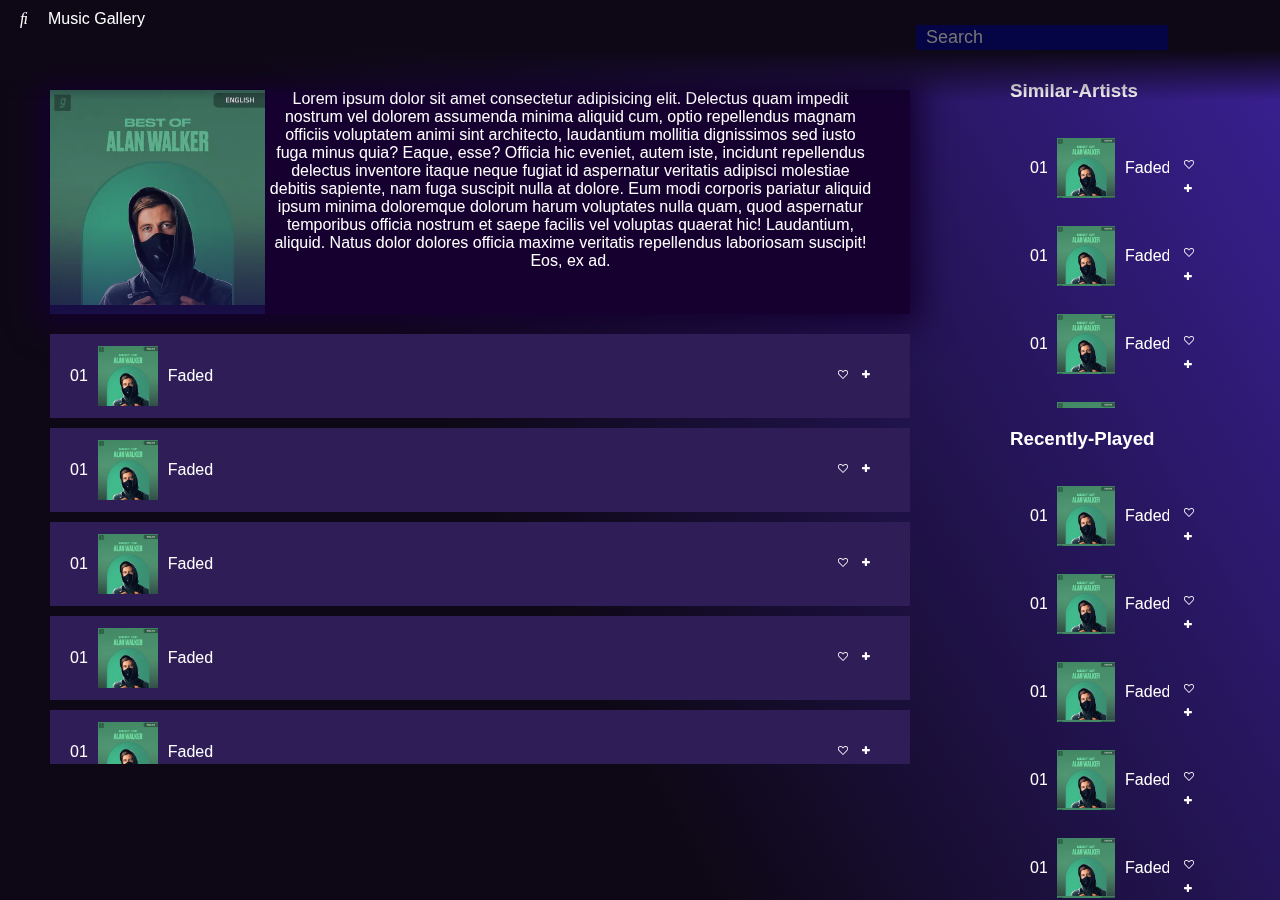
==== album_alan_walker.html @ 40315df7 "Add files via upload" ====
<!DOCTYPE html>
<html lang="en">

<head>
    <meta charset="UTF-8" />
    <meta http-equiv="X-UA-Compatible" content="IE=edge" />
    <meta name="viewport" content="width=device-width, initial-scale=1.0" />
    <title>Paradox Studios</title>
    <link rel="icon" href="./assets/icons/icons8-audio-wave.gif" type="image/gif" sizes="16x16">
    <link rel="stylesheet" href="https://cdnjs.cloudflare.com/ajax/libs/font-awesome/6.1.1/css/all.min.css"
        integrity="sha512-KfkfwYDsLkIlwQp6LFnl8zNdLGxu9YAA1QvwINks4PhcElQSvqcyVLLD9aMhXd13uQjoXtEKNosOWaZqXgel0g=="
        crossorigin="anonymous" referrerpolicy="no-referrer" />
    <link rel="stylesheet" href="https://cdnjs.cloudflare.com/ajax/libs/font-awesome/4.7.0/css/font-awesome.css"
        integrity="sha512-5A8nwdMOWrSz20fDsjczgUidUBR8liPYU+WymTZP1lmY9G6Oc7HlZv156XqnsgNUzTyMefFTcsFH/tnJE/+xBg=="
        crossorigin="anonymous" referrerpolicy="no-referrer" />
    <link rel="stylesheet" href="./CSS/style.css" />
    <link rel="stylesheet" href="./CSS/style1.css" />
</head>

<body>
    <header class="header">
        <div class="left-header">
            <div class="logo"><a href="./music_player.html"><i class="fa-solid fa-music"></i></a></div>

            <div class="favourites col">Music Gallery</div>
        </div>

        <div class="right-header">
            <div class="search-bar">
                <i class="fa-solid fa-magnifying-glass"></i>
                <form action="">
                    <input type="text" class="search-box" placeholder="Search" />
                </form>
                <i class="fa-solid fa-microphone"></i>
            </div>

            <div class="notification-icon"><i class="fa-solid fa-bell"></i></div>

            <div class="profile-icon"><i class="fa-solid fa-user"></i></div>
        </div>
    </header>

    <div class="container">
        <main class="main">
            <div class="album-description">
                <div class="album-image"></div>
                <div class="album-content">
                    <p>Lorem ipsum dolor sit amet consectetur adipisicing elit. Delectus quam impedit nostrum vel
                        dolorem assumenda minima aliquid cum, optio repellendus magnam officiis voluptatem animi sint
                        architecto, laudantium mollitia dignissimos sed iusto fuga minus quia? Eaque, esse? Officia hic
                        eveniet, autem iste, incidunt repellendus delectus inventore itaque neque fugiat id aspernatur
                        veritatis adipisci molestiae debitis sapiente, nam fuga suscipit nulla at dolore. Eum modi
                        corporis pariatur aliquid ipsum minima doloremque dolorum harum voluptates nulla quam, quod
                        aspernatur temporibus officia nostrum et saepe facilis vel voluptas quaerat hic! Laudantium,
                        aliquid. Natus dolor dolores officia maxime veritatis repellendus laboriosam suscipit! Eos, ex
                        ad.</p>
                </div>
            </div>

            <div class="song-list">
                <div class="song">
                    <div class="song-info">
                        <div class="song-num">
                            <p>01</p>
                        </div>
                        <div class="song-image"></div>
                        <div class="song-name">
                            Faded
                        </div>
                    </div>

                    <div class="song-options">
                        <i class="fa fa-heart-o" aria-hidden="true"></i>
                        <i class="fa fa-plus" aria-hidden="true"></i>
                    </div>
                </div>
                <div class="song">
                    <div class="song-info">
                        <div class="song-num">
                            <p>01</p>
                        </div>
                        <div class="song-image"></div>
                        <div class="song-name">
                            Faded
                        </div>
                    </div>

                    <div class="song-options">
                        <i class="fa fa-heart-o" aria-hidden="true"></i>
                        <i class="fa fa-plus" aria-hidden="true"></i>
                    </div>
                </div>
                <div class="song">
                    <div class="song-info">
                        <div class="song-num">
                            <p>01</p>
                        </div>
                        <div class="song-image"></div>
                        <div class="song-name">
                            Faded
                        </div>
                    </div>

                    <div class="song-options">
                        <i class="fa fa-heart-o" aria-hidden="true"></i>
                        <i class="fa fa-plus" aria-hidden="true"></i>
                    </div>
                </div>
                <div class="song">
                    <div class="song-info">
                        <div class="song-num">
                            <p>01</p>
                        </div>
                        <div class="song-image"></div>
                        <div class="song-name">
                            Faded
                        </div>
                    </div>

                    <div class="song-options">
                        <i class="fa fa-heart-o" aria-hidden="true"></i>
                        <i class="fa fa-plus" aria-hidden="true"></i>
                    </div>
                </div>
                <div class="song">
                    <div class="song-info">
                        <div class="song-num">
                            <p>01</p>
                        </div>
                        <div class="song-image"></div>
                        <div class="song-name">
                            Faded
                        </div>
                    </div>

                    <div class="song-options">
                        <i class="fa fa-heart-o" aria-hidden="true"></i>
                        <i class="fa fa-plus" aria-hidden="true"></i>
                    </div>
                </div>
                <div class="song">
                    <div class="song-info">
                        <div class="song-num">
                            <p>01</p>
                        </div>
                        <div class="song-image"></div>
                        <div class="song-name">
                            Faded
                        </div>
                    </div>

                    <div class="song-options">
                        <i class="fa fa-heart-o" aria-hidden="true"></i>
                        <i class="fa fa-plus" aria-hidden="true"></i>
                    </div>
                </div>
                <div class="song">
                    <div class="song-info">
                        <div class="song-num">
                            <p>01</p>
                        </div>
                        <div class="song-image"></div>
                        <div class="song-name">
                            Faded
                        </div>
                    </div>

                    <div class="song-options">
                        <i class="fa fa-heart-o" aria-hidden="true"></i>
                        <i class="fa fa-plus" aria-hidden="true"></i>
                    </div>
                </div>
                <div class="song">
                    <div class="song-info">
                        <div class="song-num">
                            <p>01</p>
                        </div>
                        <div class="song-image"></div>
                        <div class="song-name">
                            Faded
                        </div>
                    </div>

                    <div class="song-options">
                        <i class="fa fa-heart-o" aria-hidden="true"></i>
                        <i class="fa fa-plus" aria-hidden="true"></i>
                    </div>
                </div>
                <div class="song">
                    <div class="song-info">
                        <div class="song-num">
                            <p>01</p>
                        </div>
                        <div class="song-image"></div>
                        <div class="song-name">
                            Faded
                        </div>
                    </div>

                    <div class="song-options">
                        <i class="fa fa-heart-o" aria-hidden="true"></i>
                        <i class="fa fa-plus" aria-hidden="true"></i>
                    </div>
                </div>
                <div class="song">
                    <div class="song-info">
                        <div class="song-num">
                            <p>01</p>
                        </div>
                        <div class="song-image"></div>
                        <div class="song-name">
                            Faded
                        </div>
                    </div>

                    <div class="song-options">
                        <i class="fa fa-heart-o" aria-hidden="true"></i>
                        <i class="fa fa-plus" aria-hidden="true"></i>
                    </div>
                </div>


            </div>

        </main>

        <aside class="aside">
            <div class="aside-content">

                <div class="similar-artists">

                    <div class="showcase-heading">
                        <h3>Similar-Artists</h3>
                    </div>

                    <div class="similar-artists-content">

                        <div class="song">
                            <div class="song-info">
                                <div class="song-num">
                                    <p>01</p>
                                </div>
                                <div class="song-image"></div>
                                <div class="song-name">
                                    Faded
                                </div>
                            </div>

                            <div class="song-options">
                                <i class="fa fa-heart-o" aria-hidden="true"></i>
                                <i class="fa fa-plus" aria-hidden="true"></i>
                            </div>
                        </div>

                        <div class="song">
                            <div class="song-info">
                                <div class="song-num">
                                    <p>01</p>
                                </div>
                                <div class="song-image"></div>
                                <div class="song-name">
                                    Faded
                                </div>
                            </div>

                            <div class="song-options">
                                <i class="fa fa-heart-o" aria-hidden="true"></i>
                                <i class="fa fa-plus" aria-hidden="true"></i>
                            </div>
                        </div>

                        <div class="song">
                            <div class="song-info">
                                <div class="song-num">
                                    <p>01</p>
                                </div>
                                <div class="song-image"></div>
                                <div class="song-name">
                                    Faded
                                </div>
                            </div>

                            <div class="song-options">
                                <i class="fa fa-heart-o" aria-hidden="true"></i>
                                <i class="fa fa-plus" aria-hidden="true"></i>
                            </div>
                        </div>

                        <div class="song">
                            <div class="song-info">
                                <div class="song-num">
                                    <p>01</p>
                                </div>
                                <div class="song-image"></div>
                                <div class="song-name">
                                    Faded
                                </div>
                            </div>

                            <div class="song-options">
                                <i class="fa fa-heart-o" aria-hidden="true"></i>
                                <i class="fa fa-plus" aria-hidden="true"></i>
                            </div>
                        </div>

                        <div class="song">
                            <div class="song-info">
                                <div class="song-num">
                                    <p>01</p>
                                </div>
                                <div class="song-image"></div>
                                <div class="song-name">
                                    Faded
                                </div>
                            </div>

                            <div class="song-options">
                                <i class="fa fa-heart-o" aria-hidden="true"></i>
                                <i class="fa fa-plus" aria-hidden="true"></i>
                            </div>
                        </div>



                    </div>
                </div>


                <div class="recently-played">

                    <div class="showcase-heading">
                        <h3>Recently-Played</h3>
                    </div>

                    <div class="recently-played-content">

                        <div class="song">
                            <div class="song-info">
                                <div class="song-num">
                                    <p>01</p>
                                </div>
                                <div class="song-image"></div>
                                <div class="song-name">
                                    Faded
                                </div>
                            </div>

                            <div class="song-options">
                                <i class="fa fa-heart-o" aria-hidden="true"></i>
                                <i class="fa fa-plus" aria-hidden="true"></i>
                            </div>
                        </div>

                        <div class="song">
                            <div class="song-info">
                                <div class="song-num">
                                    <p>01</p>
                                </div>
                                <div class="song-image"></div>
                                <div class="song-name">
                                    Faded
                                </div>
                            </div>

                            <div class="song-options">
                                <i class="fa fa-heart-o" aria-hidden="true"></i>
                                <i class="fa fa-plus" aria-hidden="true"></i>
                            </div>
                        </div>

                        <div class="song">
                            <div class="song-info">
                                <div class="song-num">
                                    <p>01</p>
                                </div>
                                <div class="song-image"></div>
                                <div class="song-name">
                                    Faded
                                </div>
                            </div>

                            <div class="song-options">
                                <i class="fa fa-heart-o" aria-hidden="true"></i>
                                <i class="fa fa-plus" aria-hidden="true"></i>
                            </div>
                        </div>

                        <div class="song">
                            <div class="song-info">
                                <div class="song-num">
                                    <p>01</p>
                                </div>
                                <div class="song-image"></div>
                                <div class="song-name">
                                    Faded
                                </div>
                            </div>

                            <div class="song-options">
                                <i class="fa fa-heart-o" aria-hidden="true"></i>
                                <i class="fa fa-plus" aria-hidden="true"></i>
                            </div>
                        </div>

                        <div class="song">
                            <div class="song-info">
                                <div class="song-num">
                                    <p>01</p>
                                </div>
                                <div class="song-image"></div>
                                <div class="song-name">
                                    Faded
                                </div>
                            </div>

                            <div class="song-options">
                                <i class="fa fa-heart-o" aria-hidden="true"></i>
                                <i class="fa fa-plus" aria-hidden="true"></i>
                            </div>
                        </div>
                        <div class="song">
                            <div class="song-info">
                                <div class="song-num">
                                    <p>01</p>
                                </div>
                                <div class="song-image"></div>
                                <div class="song-name">
                                    Faded
                                </div>
                            </div>

                            <div class="song-options">
                                <i class="fa fa-heart-o" aria-hidden="true"></i>
                                <i class="fa fa-plus" aria-hidden="true"></i>
                            </div>
                        </div>

                        <div class="song">
                            <div class="song-info">
                                <div class="song-num">
                                    <p>01</p>
                                </div>
                                <div class="song-image"></div>
                                <div class="song-name">
                                    Faded
                                </div>
                            </div>

                            <div class="song-options">
                                <i class="fa fa-heart-o" aria-hidden="true"></i>
                                <i class="fa fa-plus" aria-hidden="true"></i>
                            </div>
                        </div>

                        <div class="song">
                            <div class="song-info">
                                <div class="song-num">
                                    <p>01</p>
                                </div>
                                <div class="song-image"></div>
                                <div class="song-name">
                                    Faded
                                </div>
                            </div>

                            <div class="song-options">
                                <i class="fa fa-heart-o" aria-hidden="true"></i>
                                <i class="fa fa-plus" aria-hidden="true"></i>
                            </div>
                        </div>

                        <div class="song">
                            <div class="song-info">
                                <div class="song-num">
                                    <p>01</p>
                                </div>
                                <div class="song-image"></div>
                                <div class="song-name">
                                    Faded
                                </div>
                            </div>

                            <div class="song-options">
                                <i class="fa fa-heart-o" aria-hidden="true"></i>
                                <i class="fa fa-plus" aria-hidden="true"></i>
                            </div>
                        </div>

                        <div class="song">
                            <div class="song-info">
                                <div class="song-num">
                                    <p>01</p>
                                </div>
                                <div class="song-image"></div>
                                <div class="song-name">
                                    Faded
                                </div>
                            </div>

                            <div class="song-options">
                                <i class="fa fa-heart-o" aria-hidden="true"></i>
                                <i class="fa fa-plus" aria-hidden="true"></i>
                            </div>
                        </div>
                        
                    </div>

                </div>

            </div>

        </aside>
    </div>
    <script src="./script.js"></script>
</body>

</html>
---- CSS/style.css ----
/* :root {
  --theme-color1: #a0d2eb;
  --theme-color2: #e5eaf5;
  --theme-color3: #d0bdf4;
  --theme-color4: #8458B3;
  --theme-color5: #a28089;
} */

:root {
  --theme-color1: #0e0816;
  --theme-color2: #a239ca;
  --theme-color3: #4717f6;
  --theme-color4: #e7dfdd;
  --theme-color5: #a28089;
  --theme-color6: #150030;
  --theme-color7: #3a2195;
  --theme-color8: #2e0ea3;
  --theme-color9: #452c66;
  --theme-color10: #5a4a92;
  --theme-color11: #2e1d57;
}

html {
  height: 100%;
}

body {
  /* background: none; */
  background: linear-gradient(-120deg, var(--theme-color7), var(--theme-color1) 60%);
  /* background-color: var(--theme-color1); */
  color: white;
  padding: 0px;
  margin: 0px;
}

*::-webkit-scrollbar {
  display: none;
  /* for Chrome, Safari, and Opera */
}

* {
  padding: 0px;
  margin: 0px;
  box-sizing: border-box;
  -ms-overflow-style: none;
  /* for Internet Explorer, Edge */
  scrollbar-width: none;
  /* for Firefox */
  overflow-y: scroll;
  font-family: -apple-system, BlinkMacSystemFont, 'Segoe UI', Roboto, Oxygen, Ubuntu, Cantarell, 'Open Sans', 'Helvetica Neue', sans-serif;

}

a {
  text-decoration: none;
  color: white;
}

/* Header */
.header {
  position: absolute;
  height: 100px;
  width: 100%;
  /* background: linear-gradient(#04044ae6,
      #04044ae6,
      transparent 100%,
      transparent); */
  /* background: none; */
  background: linear-gradient(var(--theme-color1), var(--theme-color1), transparent 100%, transparent);
  top: 0px;
  /* border: 2px solid red; */
  display: flex;
  flex-wrap: nowrap;
  justify-content: space-between;
  padding: 10px;
  z-index: 1;
}

/* .header div{
    border: 2px solid red;
} */

.left-header {
  /* border: 2px solid black; */
  display: flex;
}

.right-header {
  display: flex;
}

.logo {
  /* border: 2px solid red; */
  border-radius: 8px;
  left: 0;
  margin: 0px 10px;
  transition: 0.3s;
}

.logo:hover {
  background-color: var(--theme-color8);

}

.logo img {
  height: 100%;
}


.favourites-col {
  display: flex;
  justify-content: center;
  align-items: center;
  text-transform: uppercase;
  text-shadow: 2px 2px 2px blueviolet;
  font-size: x-large;

}

.favourites {
  margin: 0px 10px;
}

.search-bar {
  margin: 0px 10px;
  padding: 15px 20px;
  display: flex;
  background: transparent;
  border-radius: 18px;
  outline: none;
  height: auto;
}

.search-box {
  background: #04044ae6;
  border: none;
  padding: 2px 10px;
  outline: none;
  color: white;
  font-size: 18px;
}

.notification-icon {
  margin: 0px 10px;
  /* padding-top: 5px; */
}

.notification-icon i {
  font-size: 20px;
}

.profile-icon {
  /* border: 2px solid red; */
  margin-left: 10px;
}

.profile-icon i {
  font-size: 20px;
}

/* Container */

.container {
  /* border: 1px solid white; */
  display: flex;
  justify-content: space-between;
  width: 100%;
  height: 100%;
  position: fixed;
  /* transform: translateY(-150px); */
}

/* main */
.main {
  /* border: 1px solid red; */
  width: 75%;
  height: 100%;
  padding: 80px 50px 20px;
  overflow: scroll;
  overflow-x: hidden;
  /* margin-left: 50px; */
}

/* .main>div{
    height: 500px;
    width: 100%;
    margin: 5px;
    border: 2px solid red;
} */

/* main children */

/* Showcase album */

.showcase-albums {
  /* border: 2px solid red; */
  height: 21.156vw;
  height: 18vw;
  width: 100%;
  /* margin: 5px; */
  padding: 20px 0px;
  display: flex;
  align-items: center;
  min-height: 345px;
  /* min-width: 1300px; */
  overflow: scroll;
  overflow-y: hidden;
  position: relative;
  left: -32.5px;
}

.album {
  /* border: 2px solid red; */
  margin: 32.5px;
  /* margin-left: 0px; */
  height: 78.5%;
  width: 30%;
  min-width: 240px;
  flex-grow: 1;
  background-size: contain;
  background-position: center;
  /* transition: 0.3s; */
  transition: all 0.3s ease-in-out;
  /* box-shadow: 0px 0px 30px 10px var(--theme-color6); */
}

.album1 {
  background-image: url(../images/album-thumbnail/alan-walker.jpeg);
}

.album2 {
  background-image: url(../images/album-thumbnail/bts.jpeg);
}

.album3 {
  background-image: url(../images/album-thumbnail/justin-bieber.jpeg);
}

.album4 {
  background-image: url(../images/album-thumbnail/unstoppable.jpeg);
}

.album:hover {
  /* height: 90%;
    width: 50%; */
  transform: scale(1.2, 1.2);
  opacity: 0.8;
  /* background-size: contain; */
  box-shadow: 0px 0px 20px 10px var(--theme-color7);
}

/* showcase album end */

/* showcae latest release */
.showcase-latest-release {
  /* border: 2px solid red; */
  /* height: 200px; */
  width: 100%;
  /* margin: 5px; */
  padding: 10px 0px;
}

.showcase-heading {
  /* border: 2px solid red; */
  height: 1.5rem;
  width: 100%;
  /* margin: 0px; */
  /* padding: 5px 50px; */
}

.release-content {
  /* border: 2px solid black; */
  /* height: 100%; */
  width: 100%;
  /* padding: 5px 50px; */
  display: flex;
  flex-wrap: wrap;
  /* align-items: center; */
  /* justify-content: space-between; */
  justify-content: center;
  overflow: visible;
}

.latest-release {
  border: 1.5px solid var(--theme-color7);
  border-radius: 6px;
  /* height: 100%; */
  width: 321px;
  margin: 10px 10px;
  margin-left: 0px;

  display: flex;
  justify-content: space-between;
  overflow: visible;
  /* overflow: visible; */
}

.release-image {
  background-image: url(../images/songs/song_theme.jpg);
  background-size: cover;
  background-position: center;
  /* border: 1px solid black; */
  height: 120px;
  width: 120px;
  display: flex;
  align-items: center;
  justify-content: center;
  cursor: pointer;


}

.release-image i {
  /* border: 2px solid black; */
  border-radius: 100%;
  /* height: 100%;
  width: 100%; */
  font-size: 20px;
  color: var(--theme-color10);
  opacity: 0;
  transition: all 0.3s;
  
  
  /* text-shadow: 10px 10px 10px purple; */
}

.release-image:hover i{
  opacity: 0.7;
  transform: scale(2);
  transition: all 0.4s;
  /* box-shadow: 0px 0px 5px 5px var(--theme-color10) ; */
}

.release-option {
  /* border: 1px solid black; */
  /* height: 100%; */
  padding: 0px 10px 0px 0px;
  /* width: 30%; */
  font-size: small;
  overflow: visible;
  position: relative;
  text-align: right;
  /* display: flex;
  flex-direction: column;
  justify-content: space-around;
  align-items: center; */
}

.release-option i {
  /* border: 1px solid red; */
  /* font-size: 10px; */
  /* color: white; */
  /* height: 50px;
  width: 50px; */
  /* text-align: right; */
  padding-top: 10px;
  padding-left: 25px;
  margin: auto;
  overflow: visible;
}

.release-menu {
  position: absolute;
  background-color: var(--theme-color10);
  color: white;
  /* border: 1px solid black; */
  height: 0px;
  width: 0px;
  transition: all 0.3s;
  opacity: 0;
  display: flex;
  flex-direction: column;
  /* flex-wrap: wrap-reverse; */

  transform: translateX(-105px);
}

.release-option i:hover .release-menu {

  height: 100.5px;
  width: max-content;
  opacity: 1;
  /* transition: all 0.5s; */
}

.release-menu div {
  border: 1px solid var(--theme-color9);
  padding: 5px;
}

.release-menu div:hover{
  background-color: var(--theme-color9);
}

.release-option p {
  padding: 0px;
  margin: 0px;
  /* border: 1px solid red; */
  margin-top: 20px;
}

.fa-bars {
  cursor: pointer;
}

#hidden-options {
  display: none;
  position: relative;
}



/* showcase lastest release end */

/* showcase popular artists */

.showcase-popular-artists {
  /* border: 1px solid red; */
  height: 300px;
  width: 100%;
  /* padding: 5px; */
  /* margin: 5px; */
  /* box-sizing: border-box; */
  padding: 0px 0px;
}

.popular-artists-content {
  /* border: 2px solid black; */
  height: 90%;
  width: 100%;
  padding: 25px 0px;
  margin: 0px;
  margin-left: 0px;
  display: flex;
  flex-wrap: nowrap;
  overflow: scroll;
}

.popular-artist {
  margin: 0px 10px;
  /* display: inline-block; */
  flex-shrink: 0;
  height: 180px;
  width: 180px;
  position: relative;
  /* border: 1px solid black; */
  border-radius: 100px;
  background-position: center;
  /* transition: all 0.5s ease-in-out; */
  overflow: visible;
}

.popular-artist p {
  /* border: 1px solid red; */
  /* top: 0px; */
  text-align: center;
  position: absolute;
  top: 102%;
  left: 25%;
}

.popular-artist:hover {
  transition: all 0.3s ease-in-out;
  box-shadow: 0px 0px 25px 3px var(--theme-color7);
  cursor: pointer;
}

/* .popular-artist i {
  border: 1px solid red;
  color: rgb(215, 212, 218);
  padding: 70px;
  font-size: 40px;
  opacity: 0;
  transition: all 0.5s;
}

.popular-artist i:hover {
  opacity: 1;
  cursor: pointer;
} */

.popular-artist i {
  /* border: 2px solid black; */
  border-radius: 100%;
  /* height: 100%;
  width: 100%; */
  font-size: 20px;
  color: var(--theme-color10);
  opacity: 0;
  transition: all 0.3s ease-in-out;
  position: absolute;
  top: 45%;
  left: 45%;
  
  
  /* text-shadow: 10px 10px 10px purple; */
}

.popular-artist:hover i{
  opacity: 0.7;
  transform: scale(2);
  transition: all 0.4s;
  /* box-shadow: 0px 0px 5px 5px var(--theme-color10) ; */
}



.artist1 {
  background-image: url(../images/artists/guru_randhawa.jpg);
}

.artist2 {
  background-image: url(../images/artists/kyla.jpg);
}

.artist3 {
  background-image: url(../images/artists/lana_del_rey.jpg);
}

.artist4 {
  background-image: url(../images/artists/madonna.jpg);
}

.artist5 {
  background-image: url(../images/artists/coldplay.jpg);

}

.artist6 {
  background-image: url(../images/artists/pink.jpg);
}

.artist7 {
  background-image: url(../images/artists/arijit_singh.jpg);
}

.artist8 {
  background-image: url(../images/artists/taylor_swift.jpg);
}

.artist9 {
  background-image: url(../images/artists/ar_rahman.jpg);
}

.artist10 {
  background-image: url(../images/artists/ariana_grande.jpg);
}

.artist11 {
  background-image: url(../images/artists/avril_lavigne.jpg);
}

.artist12 {
  background-image: url(../images/artists/nick_jonas.jpg);
}

.artist13 {
  background-image: url(../images/artists/dj_bravo.jpg);
} 

.artist14 {
  background-image: url(../images/artists/selena_gomez.jpg);
}

/* showcase popular artists end */

/* showcase radio stations */

.showcase-radio-stations {
  /* border: 1px solid red; */
  height: 270px;
  width: 100%;
  /* margin: 5px; */
  /* padding: 5px; */
  padding: 10px 0px;
}

.radio-stations-content {
  height: 83%;
  width: 100%;
  /* margin: 5px; */
  /* padding: 5px; */
  padding: 20px 0px;
  /* border: 1px solid red; */
  display: flex;
  flex-wrap: nowrap;
}

.station {
  /* display: inline-block; */
  height: 100%;
  width: 200px;
  /* border: 1px solid black; */
  margin-right: 10px;
  flex-shrink: 0;
  background-image: url(../images/radio/radio.jpg);
  background-size: cover;
  background-position: center;
}

.radios {
  /* border: 1px solid red; */
  /* display: inline-block; */
  /* width: auto; */
  width: auto;
  height: 100%;
  /* padding: 3px; */

  flex-grow: 1;
  overflow: scroll;
  overflow-y: hidden;

  display: flex;
}

.radio {
  margin: 0px 10px;
  width: 170px;
  height: 100%;
  flex-shrink: 0;
  /* border: 1px solid black; */
  background-size: contain;
  position: relative;
}
/* 
.radio i {
  color: rgb(215, 212, 218);
  padding-top: 55px;
  padding-left: 55px;
  font-size: 40px;
  opacity: 0;
  transition: all 0.5s;
}

.radio i:hover {
  opacity: 1;
  cursor: pointer;
} */

.radio i {
  /* border: 2px solid black; */
  border-radius: 100%;
  /* height: 100%;
  width: 100%; */
  font-size: 20px;
  color: var(--theme-color10);
  opacity: 0;
  transition: all 0.3s;
  position: absolute;
  top: 45%;
  left: 45%;
  
  
  /* text-shadow: 10px 10px 10px purple; */
}

.radio:hover i{
  opacity: 0.7;
  transform: scale(2);
  transition: all 0.4s;
  /* box-shadow: 0px 0px 5px 5px var(--theme-color10) ; */
}

.radio1 {
  background-image: url(../images/radio/club_mirchi.jpg);
}

.radio2 {
  background-image: url(../images/radio/international_rock.jpg);
}

.radio3 {
  background-image: url(../images/radio/mirchi_love.jpg);
}

.radio4 {
  background-image: url(../images/radio/mirchi_retro.jpg);
}

.radio5 {
  background-image: url(../images/radio/mirchi_toota_dil.jpg);
}

.radio6 {
  background-image: url(../images/radio/morning_mix.jpg);
}

.radio7 {
  background-image: url(../images/radio/rahman_hits.jpg);
}

.radio8 {
  background-image: url(../images/radio/sukoon_ke_pal.jpg);
}

/* Showcase radio stations end */


/* Showcase music genres */

.showcase-music-genres {
  background-color: var(--theme-color6);
  padding: 20px 20px;
  box-shadow: 0px 0px 30px 10px var(--theme-color6);
}

.music-genres-content {
  /* border: 1px solid red; */
  /* background: radial-gradient(var(--theme-color1), var(--theme-color2)); */
  width: 100%;
  display: flex;
  justify-content: space-around;
  flex-wrap: wrap;
}

.genre {
  /* border: 1px solid black; */
  height: 220px;
  width: 400px;
  margin: 10px;
  overflow: hidden;
}

.genre-image {
  height: 100%;
  width: 100%;
  text-align: center;
  display: flex;
  align-items: center;
  justify-content: center;
  background-size: cover;
  background-position: center;
  transition: all 0.3s;
}

.genre:hover .genre-image {
  transform: scale(1.3);
  /* opacity: 0.8; */
  transition: all 0.3s;
}

.genre:hover span {
  transform: scale(1.1) translate(0px, -10px);
  transition: all 0.3s;
}

.genre span {
  transform: scale(1);
  transition: all 0.3s;
}

.genre1 {
  background-image: url(../images/music_genres/hip_hop.jpg);
}

.genre2 {
  background-image: url(../images/music_genres/jazz.jpg);
}

.genre3 {
  background-image: url(../images/music_genres/rock.jpg);
}

.genre4 {
  background-image: url(../images/music_genres/road_trip.jpg);
}

.genre5 {
  background-image: url(../images/music_genres/pop.jpg);
}

.genre6 {
  background-image: url(../images/music_genres/electronic.jpg);
}


/* Bottom space */
.bottom-space {
  height: 100px;
  width: 100%;
}


.aside {
  /* border: 2px solid red; */
  width: 25%;
  padding: 80px 50px 0px;
}

.aside-content{
  /* border: 2px solid black; */
  height: 100%;
  width: 100%;
  overflow: hidden;
}

.queue{
  height: 100%;
  width: 100%;
}

.queue-songs{
  /* border: 1px solid red; */
  height: 95.5%;
  margin-top: 15px;
  /* overflow: scroll; */
}

.aside .song{
background: none;
}

.aside .song-options{
  padding: 0px;
  padding-top: 20px;
}
---- CSS/style1.css ----
/* Alan Walker */

.album-description {
  /* border: 1px solid red; */
  height: 17.5vw;
  width: 100%;
  min-height: 200px;
  /* background-color: #1b205ee6; */
  background-color: var(--theme-color6);
  margin: 10px 0px;
  overflow: hidden;
  box-shadow: 0px 0px 30px 10px var(--theme-color6);
}

.album-image {
  /* border: 1px solid red; */
  width: 25%;
  min-width: 200px;
  height: 100%;

  display: inline-block;
  background-image: linear-gradient(transparent, transparent, #1b205ee6 120%), url(../images/album-thumbnail/alan-walker.jpeg);
  background-size: contain;
  background-repeat: no-repeat;
  /* flex-shrink: 0; */
  opacity: 0.8;
  overflow: visible;
}

.album-image:hover {
  /* color: #255784; */
  /* background: #2196f3; */
  box-shadow: 0px 0px 10px #2196f3, 0px 0px 40px #2196f3, 0px 0px 10px #2196f3, 0px 0px 10px #2196f3;
}

.album-content {
  /* border: 1px solid red; */
  height: 100%;
  width: 70%;
  /* padding: 25px; */
  display: inline-block;
  text-align: center;
}

.song-list {
  /* border: 1px solid red; */
  height: 55%;
  /* width: 100%; */
  margin: 10px 0px;

}

.song {
  /* border: 1px solid black; */
  /* height: 80px; */
  width: 100%;
  margin: 10px 0px;
  /* background-color: #272c58e6; */
  background-color: var(--theme-color11);
  padding: 5px 10px;
  display: flex;
  justify-content: space-between;
  /* align-items: center; */
  transition: 0.5s;

}

.song:hover {
  /* color: #255784; */
  /* background: #2196f3; */
  box-shadow: 0px 0px 10px #2196f3, 0px 0px 40px #2196f3, 0px 0px 10px #2196f3, 0px 0px 10px #2196f3;
}

.song-info {
  /* border: 1px solid red; */
  /* height: 100%; */
  width: auto;
  padding: 0px 10px;
  display: flex;
  align-items: center;
  justify-content: center;
}

.song-num {
  /* position: relative;
    top: 50%; */
  /* border: 1px solid red; */
  /* height: 100%; */
  /* width: auto;
    border-radius: 10%; */
  /* box-shadow: rgba(0, 0, 0, 0.1) 0px -23px 25px 0px inset, rgba(0, 0, 0, 0.15) 0px -36px 30px 0px inset, rgba(0, 0, 0, 0.1) 0px -79px 40px 0px inset, rgba(0, 0, 0, 0.06) 0px 2px 1px, rgba(0, 0, 0, 0.09) 0px 4px 2px, rgba(0, 0, 0, 0.09) 0px 8px 4px, rgba(0, 0, 0, 0.09) 0px 16px 8px, rgba(0, 0, 0, 0.09) 0px 32px 16px; */
}

.song-image {
  /* border: 1px solid red; */
  height: 60px;
  width: 60px;
  background-image: url(../images/album-thumbnail/alan-walker.jpeg);
  background-size: contain;
  margin: 0px 10px;
}

.song-name {
  /* padding-top: 20px; */

}

.song-options {
  /* border: 1px solid red; */
  padding-top: 25px;
  padding-left: 25px;
  padding: 25px;
}

.song-options i {
  font-size: 10px;
  /* color: white; */
  padding: 5px;
  margin: auto;
}

.similar-artists {
  /* border: 1px solid red; */
  height: 40%;
  width: 100%;
}

.similar-artists-content {
  /* border: 2px solid black; */
  height: 89%;
  margin-top: 15px;
}

.recently-played {
  /* border: 1px solid red; */
  height: 58%;
  width: 100%;
  margin-top: 20px;
}

.recently-played-content{
  /* border: 2px solid black; */
  margin-top: 15px;
  height: 92%;
}
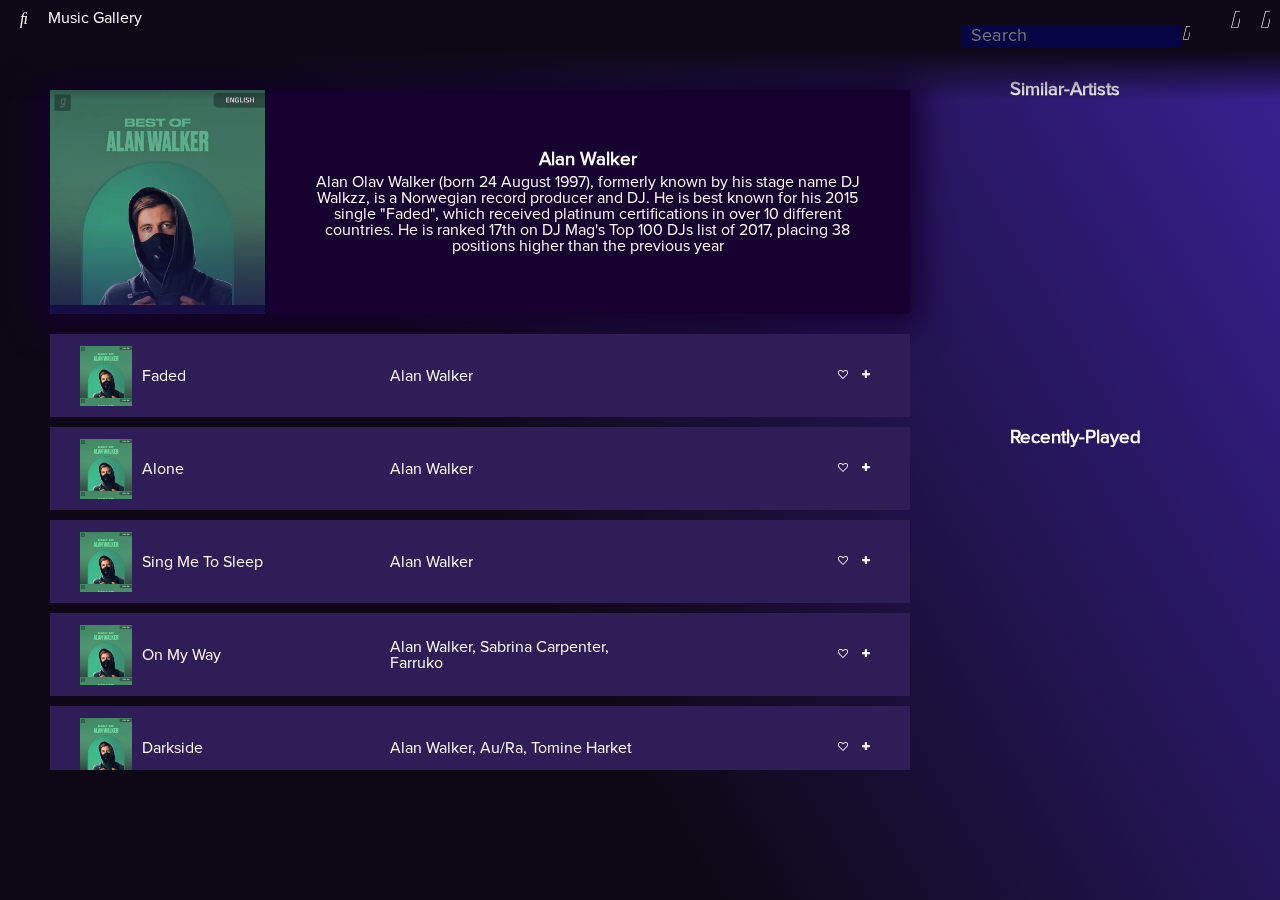
==== commit 209cc60d: "Add files via upload" ====
--- a/album_alan_walker.html
+++ b/album_alan_walker.html
@@ -15,6 +15,9 @@
         crossorigin="anonymous" referrerpolicy="no-referrer" />
     <link rel="stylesheet" href="./CSS/style.css" />
     <link rel="stylesheet" href="./CSS/style1.css" />
+    <link rel="preconnect" href="https://fonts.googleapis.com">
+    <link rel="preconnect" href="https://fonts.gstatic.com" crossorigin>
+    <link href="https://fonts.googleapis.com/css2?family=Roboto:wght@100;300;400&display=swap" rel="stylesheet">
 </head>
 
 <body>
@@ -40,189 +43,281 @@
         </div>
     </header>
 
+    <!-- **************************** -->
+    <div id="song-template">
+        <div class="song">
+            <div class="song-info">
+                <div class="song-image"></i><i class="fa-solid fa-circle-play"></i>
+                    <i class="fa-solid fa-circle-pause"></i></div>
+                <div class="song-details">
+                    <div class="song-name">
+                        Faded
+                    </div>
+                    <div class="song-artists">
+                        Song Artists
+                    </div>
+                </div>
+
+            </div>
+
+            <div class="song-options">
+                <i class="fa fa-heart-o" aria-hidden="true"></i>
+                <i class="fa fa-plus" aria-hidden="true"></i>
+            </div>
+        </div>
+    </div>
+
+    <!-- ************************************** -->
+
     <div class="container">
         <main class="main">
             <div class="album-description">
                 <div class="album-image"></div>
                 <div class="album-content">
-                    <p>Lorem ipsum dolor sit amet consectetur adipisicing elit. Delectus quam impedit nostrum vel
-                        dolorem assumenda minima aliquid cum, optio repellendus magnam officiis voluptatem animi sint
-                        architecto, laudantium mollitia dignissimos sed iusto fuga minus quia? Eaque, esse? Officia hic
-                        eveniet, autem iste, incidunt repellendus delectus inventore itaque neque fugiat id aspernatur
-                        veritatis adipisci molestiae debitis sapiente, nam fuga suscipit nulla at dolore. Eum modi
-                        corporis pariatur aliquid ipsum minima doloremque dolorum harum voluptates nulla quam, quod
-                        aspernatur temporibus officia nostrum et saepe facilis vel voluptas quaerat hic! Laudantium,
-                        aliquid. Natus dolor dolores officia maxime veritatis repellendus laboriosam suscipit! Eos, ex
-                        ad.</p>
+                    <div class="showcase-heading">
+                        <h3>Alan Walker</h3>
+                    </div>
+                    <p>Alan Olav Walker (born 24 August 1997), formerly known by his stage name DJ Walkzz, is a
+                        Norwegian record producer and DJ. He is best known for his 2015 single "Faded", which received
+                        platinum certifications in over 10 different countries. He is ranked 17th on DJ Mag's Top 100
+                        DJs list of 2017, placing 38 positions higher than the previous year</p>
                 </div>
             </div>
 
             <div class="song-list">
-                <div class="song">
-                    <div class="song-info">
-                        <div class="song-num">
-                            <p>01</p>
-                        </div>
-                        <div class="song-image"></div>
-                        <div class="song-name">
-                            Faded
-                        </div>
-                    </div>
-
-                    <div class="song-options">
-                        <i class="fa fa-heart-o" aria-hidden="true"></i>
-                        <i class="fa fa-plus" aria-hidden="true"></i>
-                    </div>
-                </div>
-                <div class="song">
-                    <div class="song-info">
-                        <div class="song-num">
-                            <p>01</p>
-                        </div>
-                        <div class="song-image"></div>
-                        <div class="song-name">
-                            Faded
-                        </div>
-                    </div>
-
-                    <div class="song-options">
-                        <i class="fa fa-heart-o" aria-hidden="true"></i>
-                        <i class="fa fa-plus" aria-hidden="true"></i>
-                    </div>
-                </div>
-                <div class="song">
-                    <div class="song-info">
-                        <div class="song-num">
-                            <p>01</p>
-                        </div>
-                        <div class="song-image"></div>
-                        <div class="song-name">
-                            Faded
-                        </div>
-                    </div>
-
-                    <div class="song-options">
-                        <i class="fa fa-heart-o" aria-hidden="true"></i>
-                        <i class="fa fa-plus" aria-hidden="true"></i>
-                    </div>
-                </div>
-                <div class="song">
-                    <div class="song-info">
-                        <div class="song-num">
-                            <p>01</p>
-                        </div>
-                        <div class="song-image"></div>
-                        <div class="song-name">
-                            Faded
-                        </div>
-                    </div>
-
-                    <div class="song-options">
-                        <i class="fa fa-heart-o" aria-hidden="true"></i>
-                        <i class="fa fa-plus" aria-hidden="true"></i>
-                    </div>
-                </div>
-                <div class="song">
-                    <div class="song-info">
-                        <div class="song-num">
-                            <p>01</p>
-                        </div>
-                        <div class="song-image"></div>
-                        <div class="song-name">
-                            Faded
-                        </div>
-                    </div>
-
-                    <div class="song-options">
-                        <i class="fa fa-heart-o" aria-hidden="true"></i>
-                        <i class="fa fa-plus" aria-hidden="true"></i>
-                    </div>
-                </div>
-                <div class="song">
-                    <div class="song-info">
-                        <div class="song-num">
-                            <p>01</p>
-                        </div>
-                        <div class="song-image"></div>
-                        <div class="song-name">
-                            Faded
-                        </div>
-                    </div>
-
-                    <div class="song-options">
-                        <i class="fa fa-heart-o" aria-hidden="true"></i>
-                        <i class="fa fa-plus" aria-hidden="true"></i>
-                    </div>
-                </div>
-                <div class="song">
-                    <div class="song-info">
-                        <div class="song-num">
-                            <p>01</p>
-                        </div>
-                        <div class="song-image"></div>
-                        <div class="song-name">
-                            Faded
-                        </div>
-                    </div>
-
-                    <div class="song-options">
-                        <i class="fa fa-heart-o" aria-hidden="true"></i>
-                        <i class="fa fa-plus" aria-hidden="true"></i>
-                    </div>
-                </div>
-                <div class="song">
-                    <div class="song-info">
-                        <div class="song-num">
-                            <p>01</p>
-                        </div>
-                        <div class="song-image"></div>
-                        <div class="song-name">
-                            Faded
-                        </div>
-                    </div>
-
-                    <div class="song-options">
-                        <i class="fa fa-heart-o" aria-hidden="true"></i>
-                        <i class="fa fa-plus" aria-hidden="true"></i>
-                    </div>
-                </div>
-                <div class="song">
-                    <div class="song-info">
-                        <div class="song-num">
-                            <p>01</p>
-                        </div>
-                        <div class="song-image"></div>
-                        <div class="song-name">
-                            Faded
-                        </div>
-                    </div>
-
-                    <div class="song-options">
-                        <i class="fa fa-heart-o" aria-hidden="true"></i>
-                        <i class="fa fa-plus" aria-hidden="true"></i>
-                    </div>
-                </div>
-                <div class="song">
-                    <div class="song-info">
-                        <div class="song-num">
-                            <p>01</p>
-                        </div>
-                        <div class="song-image"></div>
-                        <div class="song-name">
-                            Faded
-                        </div>
-                    </div>
-
-                    <div class="song-options">
-                        <i class="fa fa-heart-o" aria-hidden="true"></i>
-                        <i class="fa fa-plus" aria-hidden="true"></i>
-                    </div>
-                </div>
-
+                <div class="song faded">
+                    <div class="song-info">
+                        <div class="song-image"><i class="fa-solid fa-circle-play"></i>
+                            <i class="fa-solid fa-circle-pause"></i></div>
+                        <div class="song-details">
+                            <div class="song-name">
+                                Faded
+                            </div>
+                            <div class="song-artists">
+                                Song Artists
+                            </div>
+                        </div>
+
+                    </div>
+
+                    <div class="song-options">
+                        <i class="fa fa-heart-o" aria-hidden="true"></i>
+                        <i class="fa fa-plus" aria-hidden="true"></i>
+                    </div>
+                </div>
+                <div class="song alone">
+                    <div class="song-info">
+                        <div class="song-image"><i class="fa-solid fa-circle-play"></i>
+                            <i class="fa-solid fa-circle-pause"></i></div>
+                        <div class="song-details">
+                            <div class="song-name">
+                                Faded
+                            </div>
+                            <div class="song-artists">
+                                Song Artists
+                            </div>
+                        </div>
+                    </div>
+
+                    <div class="song-options">
+                        <i class="fa fa-heart-o" aria-hidden="true"></i>
+                        <i class="fa fa-plus" aria-hidden="true"></i>
+                    </div>
+                </div>
+                <div class="song sing-me-to-sleep">
+                    <div class="song-info">
+                        <div class="song-image"><i class="fa-solid fa-circle-play"></i>
+                            <i class="fa-solid fa-circle-pause"></i></div>
+                        <div class="song-details">
+                            <div class="song-name">
+                                Faded
+                            </div>
+                            <div class="song-artists">
+                                Song Artists
+                            </div>
+                        </div>
+                    </div>
+
+                    <div class="song-options">
+                        <i class="fa fa-heart-o" aria-hidden="true"></i>
+                        <i class="fa fa-plus" aria-hidden="true"></i>
+                    </div>
+                </div>
+                <div class="song on-my-way">
+                    <div class="song-info">
+                        <div class="song-image"><i class="fa-solid fa-circle-play"></i>
+                            <i class="fa-solid fa-circle-pause"></i></div>
+                        <div class="song-details">
+                            <div class="song-name">
+                                Faded
+                            </div>
+                            <div class="song-artists">
+                                Song Artists
+                            </div>
+                        </div>
+                    </div>
+
+                    <div class="song-options">
+                        <i class="fa fa-heart-o" aria-hidden="true"></i>
+                        <i class="fa fa-plus" aria-hidden="true"></i>
+                    </div>
+                </div>
+                <div class="song darkside">
+                    <div class="song-info">
+                        <div class="song-image"><i class="fa-solid fa-circle-play"></i>
+                            <i class="fa-solid fa-circle-pause"></i></div>
+                        <div class="song-details">
+                            <div class="song-name">
+                                Faded
+                            </div>
+                            <div class="song-artists">
+                                Song Artists
+                            </div>
+                        </div>
+                    </div>
+
+                    <div class="song-options">
+                        <i class="fa fa-heart-o" aria-hidden="true"></i>
+                        <i class="fa fa-plus" aria-hidden="true"></i>
+                    </div>
+                </div>
+                <div class="song all-falls-down">
+                    <div class="song-info">
+                        <div class="song-image"><i class="fa-solid fa-circle-play"></i>
+                            <i class="fa-solid fa-circle-pause"></i></div>
+                        <div class="song-details">
+                            <div class="song-name">
+                                Faded
+                            </div>
+                            <div class="song-artists">
+                                Song Artists
+                            </div>
+                        </div>
+                    </div>
+
+                    <div class="song-options">
+                        <i class="fa fa-heart-o" aria-hidden="true"></i>
+                        <i class="fa fa-plus" aria-hidden="true"></i>
+                    </div>
+                </div>
+                <div class="song diamond-heart">
+                    <div class="song-info">
+                        <div class="song-image"><i class="fa-solid fa-circle-play"></i>
+                            <i class="fa-solid fa-circle-pause"></i></div>
+                        <div class="song-details">
+                            <div class="song-name">
+                                Faded
+                            </div>
+                            <div class="song-artists">
+                                Song Artists
+                            </div>
+                        </div>
+                    </div>
+
+                    <div class="song-options">
+                        <i class="fa fa-heart-o" aria-hidden="true"></i>
+                        <i class="fa fa-plus" aria-hidden="true"></i>
+                    </div>
+                </div>
+                <div class="song different-world">
+                    <div class="song-info">
+                        <div class="song-image"><i class="fa-solid fa-circle-play"></i>
+                            <i class="fa-solid fa-circle-pause"></i></div>
+                        <div class="song-details">
+                            <div class="song-name">
+                                Faded
+                            </div>
+                            <div class="song-artists">
+                                Song Artists
+                            </div>
+                        </div>
+                    </div>
+
+                    <div class="song-options">
+                        <i class="fa fa-heart-o" aria-hidden="true"></i>
+                        <i class="fa fa-plus" aria-hidden="true"></i>
+                    </div>
+                </div>
+                <div class="song lost-control">
+                    <div class="song-info">
+                        <div class="song-image"><i class="fa-solid fa-circle-play"></i>
+                            <i class="fa-solid fa-circle-pause"></i></div>
+                        <div class="song-details">
+                            <div class="song-name">
+                                Faded
+                            </div>
+                            <div class="song-artists">
+                                Song Artists
+                            </div>
+                        </div>
+                    </div>
+
+                    <div class="song-options">
+                        <i class="fa fa-heart-o" aria-hidden="true"></i>
+                        <i class="fa fa-plus" aria-hidden="true"></i>
+                    </div>
+                </div>
+                <div class="song heading-home">
+                    <div class="song-info">
+                        <div class="song-image"><i class="fa-solid fa-circle-play"></i>
+                            <i class="fa-solid fa-circle-pause"></i></div>
+                        <div class="song-details">
+                            <div class="song-name">
+                                Faded
+                            </div>
+                            <div class="song-artists">
+                                Song Artists
+                            </div>
+                        </div>
+                    </div>
+
+                    <div class="song-options">
+                        <i class="fa fa-heart-o" aria-hidden="true"></i>
+                        <i class="fa fa-plus" aria-hidden="true"></i>
+                    </div>
+                </div>
 
             </div>
 
         </main>
+
+        <div class="bottom-player">
+
+            <div class="song-playing">
+                <div class="song-image"></div>
+                <div class="song-details">
+                    <div class="song-name">
+                        Faded
+                    </div>
+                    <div class="song-artists">
+                        Song Artists
+                    </div>
+                </div>
+            </div>
+
+
+            <div class="player-controls">
+                <i class="fa fa-step-backward"></i>
+                <div class="play-pause">
+                    <i class="fa-solid fa-circle-play"></i>
+                    <i class="fa-solid fa-circle-pause"></i>
+                </div>
+                <i class="fa fa-step-forward"></i>
+            </div>
+
+
+            <div class="player-options">
+                <div class="current-time">00:00</div>
+                <p>/</p>
+                <div class="song-duration">00:00</div>
+                <div class="volume">
+                    <i class="fa fa-volume-up"></i>
+                    <input class="volume-slider" type="range" value="50" min="0" max="100">
+                </div>
+            </div>
+
+            <input class="time-slider" type="range" value="0" min="0" max="100">
+        </div>
 
         <aside class="aside">
             <div class="aside-content">
@@ -235,90 +330,95 @@
 
                     <div class="similar-artists-content">
 
-                        <div class="song">
-                            <div class="song-info">
-                                <div class="song-num">
-                                    <p>01</p>
-                                </div>
-                                <div class="song-image"></div>
-                                <div class="song-name">
-                                    Faded
-                                </div>
-                            </div>
-
-                            <div class="song-options">
-                                <i class="fa fa-heart-o" aria-hidden="true"></i>
-                                <i class="fa fa-plus" aria-hidden="true"></i>
-                            </div>
-                        </div>
-
-                        <div class="song">
-                            <div class="song-info">
-                                <div class="song-num">
-                                    <p>01</p>
-                                </div>
-                                <div class="song-image"></div>
-                                <div class="song-name">
-                                    Faded
-                                </div>
-                            </div>
-
-                            <div class="song-options">
-                                <i class="fa fa-heart-o" aria-hidden="true"></i>
-                                <i class="fa fa-plus" aria-hidden="true"></i>
-                            </div>
-                        </div>
-
-                        <div class="song">
-                            <div class="song-info">
-                                <div class="song-num">
-                                    <p>01</p>
-                                </div>
-                                <div class="song-image"></div>
-                                <div class="song-name">
-                                    Faded
-                                </div>
-                            </div>
-
-                            <div class="song-options">
-                                <i class="fa fa-heart-o" aria-hidden="true"></i>
-                                <i class="fa fa-plus" aria-hidden="true"></i>
-                            </div>
-                        </div>
-
-                        <div class="song">
-                            <div class="song-info">
-                                <div class="song-num">
-                                    <p>01</p>
-                                </div>
-                                <div class="song-image"></div>
-                                <div class="song-name">
-                                    Faded
-                                </div>
-                            </div>
-
-                            <div class="song-options">
-                                <i class="fa fa-heart-o" aria-hidden="true"></i>
-                                <i class="fa fa-plus" aria-hidden="true"></i>
-                            </div>
-                        </div>
-
-                        <div class="song">
-                            <div class="song-info">
-                                <div class="song-num">
-                                    <p>01</p>
-                                </div>
-                                <div class="song-image"></div>
-                                <div class="song-name">
-                                    Faded
-                                </div>
-                            </div>
-
-                            <div class="song-options">
-                                <i class="fa fa-heart-o" aria-hidden="true"></i>
-                                <i class="fa fa-plus" aria-hidden="true"></i>
-                            </div>
-                        </div>
+                        <!-- <div class="song faded">
+                            <div class="song-info">
+                                <div class="song-num">
+                                    <p>01</p>
+                                </div>
+                                <div class="song-image"><i class="fa-solid fa-circle-play"></i>
+                <i class="fa-solid fa-circle-pause"></i></div>
+                                <div class="song-name">
+                                    Faded
+                                </div>
+                            </div>
+
+                            <div class="song-options">
+                                <i class="fa fa-heart-o" aria-hidden="true"></i>
+                                <i class="fa fa-plus" aria-hidden="true"></i>
+                            </div>
+                        </div>
+
+                        <div class="song">
+                            <div class="song-info">
+                                <div class="song-num">
+                                    <p>01</p>
+                                </div>
+                                <div class="song-image"><i class="fa-solid fa-circle-play"></i>
+                <i class="fa-solid fa-circle-pause"></i></div>
+                                <div class="song-name">
+                                    Faded
+                                </div>
+                            </div>
+
+                            <div class="song-options">
+                                <i class="fa fa-heart-o" aria-hidden="true"></i>
+                                <i class="fa fa-plus" aria-hidden="true"></i>
+                            </div>
+                        </div>
+
+                        <div class="song">
+                            <div class="song-info">
+                                <div class="song-num">
+                                    <p>01</p>
+                                </div>
+                                <div class="song-image"><i class="fa-solid fa-circle-play"></i>
+                <i class="fa-solid fa-circle-pause"></i></div>
+                                <div class="song-name">
+                                    Faded
+                                </div>
+                            </div>
+
+                            <div class="song-options">
+                                <i class="fa fa-heart-o" aria-hidden="true"></i>
+                                <i class="fa fa-plus" aria-hidden="true"></i>
+                            </div>
+                        </div>
+
+                        <div class="song">
+                            <div class="song-info">
+                                <div class="song-num">
+                                    <p>01</p>
+                                </div>
+                                <div class="song-image"><i class="fa-solid fa-circle-play"></i>
+                <i class="fa-solid fa-circle-pause"></i></div>
+                                <div class="song-name">
+                                    Faded
+                                </div>
+                            </div>
+
+                            <div class="song-options">
+                                <i class="fa fa-heart-o" aria-hidden="true"></i>
+                                <i class="fa fa-plus" aria-hidden="true"></i>
+                            </div>
+                        </div>
+
+                        <div class="song">
+                            <div class="song-info">
+                                <div class="song-num">
+                                    <p>01</p>
+                                </div>
+                                <div class="song-image"><i class="fa-solid fa-circle-play"></i>
+                <i class="fa-solid fa-circle-pause"></i></div>
+                                <div class="song-name">
+                                    Faded
+                                </div>
+                            </div>
+
+                            <div class="song-options">
+                                <i class="fa fa-heart-o" aria-hidden="true"></i>
+                                <i class="fa fa-plus" aria-hidden="true"></i>
+                            </div>
+                        </div> -->
 
 
 
@@ -334,175 +434,185 @@
 
                     <div class="recently-played-content">
 
-                        <div class="song">
-                            <div class="song-info">
-                                <div class="song-num">
-                                    <p>01</p>
-                                </div>
-                                <div class="song-image"></div>
-                                <div class="song-name">
-                                    Faded
-                                </div>
-                            </div>
-
-                            <div class="song-options">
-                                <i class="fa fa-heart-o" aria-hidden="true"></i>
-                                <i class="fa fa-plus" aria-hidden="true"></i>
-                            </div>
-                        </div>
-
-                        <div class="song">
-                            <div class="song-info">
-                                <div class="song-num">
-                                    <p>01</p>
-                                </div>
-                                <div class="song-image"></div>
-                                <div class="song-name">
-                                    Faded
-                                </div>
-                            </div>
-
-                            <div class="song-options">
-                                <i class="fa fa-heart-o" aria-hidden="true"></i>
-                                <i class="fa fa-plus" aria-hidden="true"></i>
-                            </div>
-                        </div>
-
-                        <div class="song">
-                            <div class="song-info">
-                                <div class="song-num">
-                                    <p>01</p>
-                                </div>
-                                <div class="song-image"></div>
-                                <div class="song-name">
-                                    Faded
-                                </div>
-                            </div>
-
-                            <div class="song-options">
-                                <i class="fa fa-heart-o" aria-hidden="true"></i>
-                                <i class="fa fa-plus" aria-hidden="true"></i>
-                            </div>
-                        </div>
-
-                        <div class="song">
-                            <div class="song-info">
-                                <div class="song-num">
-                                    <p>01</p>
-                                </div>
-                                <div class="song-image"></div>
-                                <div class="song-name">
-                                    Faded
-                                </div>
-                            </div>
-
-                            <div class="song-options">
-                                <i class="fa fa-heart-o" aria-hidden="true"></i>
-                                <i class="fa fa-plus" aria-hidden="true"></i>
-                            </div>
-                        </div>
-
-                        <div class="song">
-                            <div class="song-info">
-                                <div class="song-num">
-                                    <p>01</p>
-                                </div>
-                                <div class="song-image"></div>
-                                <div class="song-name">
-                                    Faded
-                                </div>
-                            </div>
-
-                            <div class="song-options">
-                                <i class="fa fa-heart-o" aria-hidden="true"></i>
-                                <i class="fa fa-plus" aria-hidden="true"></i>
-                            </div>
-                        </div>
-                        <div class="song">
-                            <div class="song-info">
-                                <div class="song-num">
-                                    <p>01</p>
-                                </div>
-                                <div class="song-image"></div>
-                                <div class="song-name">
-                                    Faded
-                                </div>
-                            </div>
-
-                            <div class="song-options">
-                                <i class="fa fa-heart-o" aria-hidden="true"></i>
-                                <i class="fa fa-plus" aria-hidden="true"></i>
-                            </div>
-                        </div>
-
-                        <div class="song">
-                            <div class="song-info">
-                                <div class="song-num">
-                                    <p>01</p>
-                                </div>
-                                <div class="song-image"></div>
-                                <div class="song-name">
-                                    Faded
-                                </div>
-                            </div>
-
-                            <div class="song-options">
-                                <i class="fa fa-heart-o" aria-hidden="true"></i>
-                                <i class="fa fa-plus" aria-hidden="true"></i>
-                            </div>
-                        </div>
-
-                        <div class="song">
-                            <div class="song-info">
-                                <div class="song-num">
-                                    <p>01</p>
-                                </div>
-                                <div class="song-image"></div>
-                                <div class="song-name">
-                                    Faded
-                                </div>
-                            </div>
-
-                            <div class="song-options">
-                                <i class="fa fa-heart-o" aria-hidden="true"></i>
-                                <i class="fa fa-plus" aria-hidden="true"></i>
-                            </div>
-                        </div>
-
-                        <div class="song">
-                            <div class="song-info">
-                                <div class="song-num">
-                                    <p>01</p>
-                                </div>
-                                <div class="song-image"></div>
-                                <div class="song-name">
-                                    Faded
-                                </div>
-                            </div>
-
-                            <div class="song-options">
-                                <i class="fa fa-heart-o" aria-hidden="true"></i>
-                                <i class="fa fa-plus" aria-hidden="true"></i>
-                            </div>
-                        </div>
-
-                        <div class="song">
-                            <div class="song-info">
-                                <div class="song-num">
-                                    <p>01</p>
-                                </div>
-                                <div class="song-image"></div>
-                                <div class="song-name">
-                                    Faded
-                                </div>
-                            </div>
-
-                            <div class="song-options">
-                                <i class="fa fa-heart-o" aria-hidden="true"></i>
-                                <i class="fa fa-plus" aria-hidden="true"></i>
-                            </div>
-                        </div>
-                        
+                        <!-- <div class="song faded">
+                            <div class="song-info">
+                                <div class="song-num">
+                                    <p>01</p>
+                                </div>
+                                <div class="song-image"><i class="fa-solid fa-circle-play"></i>
+                <i class="fa-solid fa-circle-pause"></i></div>
+                                <div class="song-name">
+                                    Faded
+                                </div>
+                            </div>
+
+                            <div class="song-options">
+                                <i class="fa fa-heart-o" aria-hidden="true"></i>
+                                <i class="fa fa-plus" aria-hidden="true"></i>
+                            </div>
+                        </div>
+
+                        <div class="song sing-me-to-sleep">
+                            <div class="song-info">
+                                <div class="song-num">
+                                    <p>01</p>
+                                </div>
+                                <div class="song-image"><i class="fa-solid fa-circle-play"></i>
+                <i class="fa-solid fa-circle-pause"></i></div>
+                                <div class="song-name">
+                                    Sing Me To Sleep
+                                </div>
+                            </div>
+
+                            <div class="song-options">
+                                <i class="fa fa-heart-o" aria-hidden="true"></i>
+                                <i class="fa fa-plus" aria-hidden="true"></i>
+                            </div>
+                        </div> -->
+
+                        <!-- <div class="song">
+                            <div class="song-info">
+                                <div class="song-num">
+                                    <p>01</p>
+                                </div>
+                                <div class="song-image"><i class="fa-solid fa-circle-play"></i>
+                <i class="fa-solid fa-circle-pause"></i></div>
+                                <div class="song-name">
+                                    Faded
+                                </div>
+                            </div>
+
+                            <div class="song-options">
+                                <i class="fa fa-heart-o" aria-hidden="true"></i>
+                                <i class="fa fa-plus" aria-hidden="true"></i>
+                            </div>
+                        </div>
+
+                        <div class="song">
+                            <div class="song-info">
+                                <div class="song-num">
+                                    <p>01</p>
+                                </div>
+                                <div class="song-image"><i class="fa-solid fa-circle-play"></i>
+                <i class="fa-solid fa-circle-pause"></i></div>
+                                <div class="song-name">
+                                    Faded
+                                </div>
+                            </div>
+
+                            <div class="song-options">
+                                <i class="fa fa-heart-o" aria-hidden="true"></i>
+                                <i class="fa fa-plus" aria-hidden="true"></i>
+                            </div>
+                        </div>
+
+                        <div class="song">
+                            <div class="song-info">
+                                <div class="song-num">
+                                    <p>01</p>
+                                </div>
+                                <div class="song-image"><i class="fa-solid fa-circle-play"></i>
+                <i class="fa-solid fa-circle-pause"></i></div>
+                                <div class="song-name">
+                                    Faded
+                                </div>
+                            </div>
+
+                            <div class="song-options">
+                                <i class="fa fa-heart-o" aria-hidden="true"></i>
+                                <i class="fa fa-plus" aria-hidden="true"></i>
+                            </div>
+                        </div>
+                        <div class="song">
+                            <div class="song-info">
+                                <div class="song-num">
+                                    <p>01</p>
+                                </div>
+                                <div class="song-image"><i class="fa-solid fa-circle-play"></i>
+                <i class="fa-solid fa-circle-pause"></i></div>
+                                <div class="song-name">
+                                    Faded
+                                </div>
+                            </div>
+
+                            <div class="song-options">
+                                <i class="fa fa-heart-o" aria-hidden="true"></i>
+                                <i class="fa fa-plus" aria-hidden="true"></i>
+                            </div>
+                        </div>
+
+                        <div class="song">
+                            <div class="song-info">
+                                <div class="song-num">
+                                    <p>01</p>
+                                </div>
+                                <div class="song-image"><i class="fa-solid fa-circle-play"></i>
+                <i class="fa-solid fa-circle-pause"></i></div>
+                                <div class="song-name">
+                                    Faded
+                                </div>
+                            </div>
+
+                            <div class="song-options">
+                                <i class="fa fa-heart-o" aria-hidden="true"></i>
+                                <i class="fa fa-plus" aria-hidden="true"></i>
+                            </div>
+                        </div>
+
+                        <div class="song">
+                            <div class="song-info">
+                                <div class="song-num">
+                                    <p>01</p>
+                                </div>
+                                <div class="song-image"><i class="fa-solid fa-circle-play"></i>
+                <i class="fa-solid fa-circle-pause"></i></div>
+                                <div class="song-name">
+                                    Faded
+                                </div>
+                            </div>
+
+                            <div class="song-options">
+                                <i class="fa fa-heart-o" aria-hidden="true"></i>
+                                <i class="fa fa-plus" aria-hidden="true"></i>
+                            </div>
+                        </div>
+
+                        <div class="song">
+                            <div class="song-info">
+                                <div class="song-num">
+                                    <p>01</p>
+                                </div>
+                                <div class="song-image"><i class="fa-solid fa-circle-play"></i>
+                <i class="fa-solid fa-circle-pause"></i></div>
+                                <div class="song-name">
+                                    Faded
+                                </div>
+                            </div>
+
+                            <div class="song-options">
+                                <i class="fa fa-heart-o" aria-hidden="true"></i>
+                                <i class="fa fa-plus" aria-hidden="true"></i>
+                            </div>
+                        </div>
+
+                        <div class="song">
+                            <div class="song-info">
+                                <div class="song-num">
+                                    <p>01</p>
+                                </div>
+                                <div class="song-image"><i class="fa-solid fa-circle-play"></i>
+                <i class="fa-solid fa-circle-pause"></i></div>
+                                <div class="song-name">
+                                    Faded
+                                </div>
+                            </div>
+
+                            <div class="song-options">
+                                <i class="fa fa-heart-o" aria-hidden="true"></i>
+                                <i class="fa fa-plus" aria-hidden="true"></i>
+                            </div>
+                        </div> -->
+
                     </div>
 
                 </div>
--- a/CSS/style.css
+++ b/CSS/style.css
@@ -20,8 +20,15 @@
   --theme-color11: #2e1d57;
 }
 
+@font-face {
+  font-family: Proxima Nova;
+  src: url(../assets/Proxima-Nova-Font/Proxima\ Nova\ Font.otf);
+}
+
+
 html {
   height: 100%;
+
 }
 
 body {
@@ -31,6 +38,7 @@
   color: white;
   padding: 0px;
   margin: 0px;
+
 }
 
 *::-webkit-scrollbar {
@@ -47,7 +55,7 @@
   scrollbar-width: none;
   /* for Firefox */
   overflow-y: scroll;
-  font-family: -apple-system, BlinkMacSystemFont, 'Segoe UI', Roboto, Oxygen, Ubuntu, Cantarell, 'Open Sans', 'Helvetica Neue', sans-serif;
+  font-family: Proxima Nova;
 
 }
 
@@ -172,12 +180,13 @@
 
 /* main */
 .main {
-  /* border: 1px solid red; */
+  /* border: 1px solid white; */
   width: 75%;
   height: 100%;
-  padding: 80px 50px 20px;
+  padding: 80px 50px 10px;
   overflow: scroll;
   overflow-x: hidden;
+  position: relative;
   /* margin-left: 50px; */
 }
 
@@ -319,12 +328,12 @@
   color: var(--theme-color10);
   opacity: 0;
   transition: all 0.3s;
-  
-  
+
+
   /* text-shadow: 10px 10px 10px purple; */
 }
 
-.release-image:hover i{
+.release-image:hover i {
   opacity: 0.7;
   transform: scale(2);
   transition: all 0.4s;
@@ -388,7 +397,7 @@
   padding: 5px;
 }
 
-.release-menu div:hover{
+.release-menu div:hover {
   background-color: var(--theme-color9);
 }
 
@@ -491,12 +500,12 @@
   position: absolute;
   top: 45%;
   left: 45%;
-  
-  
+
+
   /* text-shadow: 10px 10px 10px purple; */
 }
 
-.popular-artist:hover i{
+.popular-artist:hover i {
   opacity: 0.7;
   transform: scale(2);
   transition: all 0.4s;
@@ -556,7 +565,7 @@
 
 .artist13 {
   background-image: url(../images/artists/dj_bravo.jpg);
-} 
+}
 
 .artist14 {
   background-image: url(../images/artists/selena_gomez.jpg);
@@ -622,6 +631,7 @@
   background-size: contain;
   position: relative;
 }
+
 /* 
 .radio i {
   color: rgb(215, 212, 218);
@@ -649,12 +659,12 @@
   position: absolute;
   top: 45%;
   left: 45%;
-  
-  
+
+
   /* text-shadow: 10px 10px 10px purple; */
 }
 
-.radio:hover i{
+.radio:hover i {
   opacity: 0.7;
   transform: scale(2);
   transition: all 0.4s;
@@ -781,36 +791,160 @@
 }
 
 
+
+
+
+
+.bottom-player {
+  /* border: 1px solid red; */
+  height: 80px;
+  width: 73%;
+  position: fixed;
+  left: 22px;
+  bottom: 10px;
+  border-top-left-radius: 10px;
+  border-top-right-radius: 10px;
+  background-image: linear-gradient(var(--theme-color9), var(--theme-color8));
+  overflow: visible;
+
+  display: flex;
+  flex-wrap: nowrap;
+  align-items: center;
+  justify-content: space-between;
+}
+
+.song-playing {
+  /* border: 1px solid red; */
+  width: 30%;
+  margin: 10px;
+  display: flex;
+  align-items: center;
+}
+
+
+
+.player-controls {
+  /* border: 1px solid red; */
+  width: 150px;
+  display: flex;
+  align-items: center;
+  justify-content: space-between;
+  font-size: 20px;
+  position: absolute;
+  left: 45%;
+}
+
+.player-controls i {
+  /* border: 1px solid red; */
+  /* margin: 10px; */
+}
+
+.player-controls .fa-circle-play {
+  display: block;
+  padding: 5px;
+  font-size: 50px;
+}
+
+.player-controls .fa-circle-pause {
+  display: none;
+  padding: 5px;
+  font-size: 50px;
+}
+
+.player-options {
+  /* border: 1px solid red; */
+  /* width: 15%; */
+  margin: 10px;
+  display: flex;
+  overflow: visible;
+}
+
+.player-options>* {
+  margin: 5px;
+}
+
+.current-time, .song-duration{
+  /* border: 1px solid red; */
+  width: 45px
+}
+
+.volume {
+  /* border: 1px solid red; */
+  width: 20px;
+  position: relative;
+  overflow: visible;
+}
+
+.volume .volume-slider {
+  transform: rotate(-90deg);
+  position: absolute;
+  bottom: 77px;
+  left: -57px;
+  display: none;
+  transition: all 0.3s;
+  /* background: black; */
+}
+
+.volume:hover .volume-slider {
+  display: block;
+
+
+}
+
+
+
+.time-slider {
+  /* border: 1px solid red; */
+  width: 100%;
+  position: absolute;
+  bottom: -8px;
+}
+
+
+
+
+/* **************************************************** */
+
+
 .aside {
   /* border: 2px solid red; */
   width: 25%;
   padding: 80px 50px 0px;
 }
 
-.aside-content{
+.aside-content {
   /* border: 2px solid black; */
   height: 100%;
   width: 100%;
   overflow: hidden;
 }
 
-.queue{
+.queue {
   height: 100%;
   width: 100%;
 }
 
-.queue-songs{
+.queue-songs {
   /* border: 1px solid red; */
   height: 95.5%;
   margin-top: 15px;
   /* overflow: scroll; */
 }
 
-.aside .song{
-background: none;
-}
-
-.aside .song-options{
+.aside .song {
+  background: none;
+}
+
+.aside .song-options {
   padding: 0px;
   padding-top: 20px;
+}
+
+
+
+
+/* ********************* */
+
+#song-template {
+  display: none;
 }--- a/CSS/style1.css
+++ b/CSS/style1.css
@@ -10,6 +10,8 @@
   margin: 10px 0px;
   overflow: hidden;
   box-shadow: 0px 0px 30px 10px var(--theme-color6);
+
+  display: flex;
 }
 
 .album-image {
@@ -18,7 +20,7 @@
   min-width: 200px;
   height: 100%;
 
-  display: inline-block;
+  /* display: inline-block; */
   background-image: linear-gradient(transparent, transparent, #1b205ee6 120%), url(../images/album-thumbnail/alan-walker.jpeg);
   background-size: contain;
   background-repeat: no-repeat;
@@ -36,10 +38,14 @@
 .album-content {
   /* border: 1px solid red; */
   height: 100%;
-  width: 70%;
-  /* padding: 25px; */
-  display: inline-block;
+  width: 75%;
+  padding: 0px 5%;
+  /* display: inline-block; */
   text-align: center;
+  display: flex;
+  flex-direction: column;
+  align-items: center;
+  justify-content: center;
 }
 
 .song-list {
@@ -74,22 +80,14 @@
 .song-info {
   /* border: 1px solid red; */
   /* height: 100%; */
-  width: auto;
+  width: 70%;
   padding: 0px 10px;
   display: flex;
   align-items: center;
-  justify-content: center;
-}
-
-.song-num {
-  /* position: relative;
-    top: 50%; */
-  /* border: 1px solid red; */
-  /* height: 100%; */
-  /* width: auto;
-    border-radius: 10%; */
-  /* box-shadow: rgba(0, 0, 0, 0.1) 0px -23px 25px 0px inset, rgba(0, 0, 0, 0.15) 0px -36px 30px 0px inset, rgba(0, 0, 0, 0.1) 0px -79px 40px 0px inset, rgba(0, 0, 0, 0.06) 0px 2px 1px, rgba(0, 0, 0, 0.09) 0px 4px 2px, rgba(0, 0, 0, 0.09) 0px 8px 4px, rgba(0, 0, 0, 0.09) 0px 16px 8px, rgba(0, 0, 0, 0.09) 0px 32px 16px; */
-}
+  justify-content: left;
+  cursor: pointer;
+}
+
 
 .song-image {
   /* border: 1px solid red; */
@@ -98,11 +96,73 @@
   background-image: url(../images/album-thumbnail/alan-walker.jpeg);
   background-size: contain;
   margin: 0px 10px;
-}
-
-.song-name {
+  display: flex;
+  align-items: center;
+  justify-content: center;
+  font-size: 30px;
+}
+
+.song .fa-circle-play,
+.song .fa-circle-pause {
+  opacity: 0;
+  transition: all 0.3s;
+}
+
+.song .fa-circle-pause {
+  display: none;
+}
+
+.song .song-info:hover .song-image {
+  background-image: linear-gradient(to top, black, transparent), url(../images/album-thumbnail/alan-walker.jpeg);
+  transition: all 2s;
+}
+
+.song .song-info:hover .fa-circle-play {
+  opacity: 1;
+  transition: all 0.5s;
+}
+
+
+/* display-icon added dynamically using js */
+.playing .song-image{ 
+  background-image: linear-gradient(to top, black, transparent), url(../images/album-thumbnail/alan-walker.jpeg);
+}
+.playing .fa-circle-play{
+  display: none;
+  opacity: 1;
+}
+.playing .fa-circle-pause{
+  display: none;
+  opacity: 1;
+}
+
+.song-list .song-details{
+  /* border: 1px solid black; */
+  width: 100%;
+  height: 100%;
+  display: flex;
+  align-items: center;
+  justify-content: left;
+
+  position: relative;
+}
+
+
+.song-list .song-name {
+  /* border: 1px solid red; */
   /* padding-top: 20px; */
-
+}
+
+.song-artists{
+  display: none;
+}
+
+.song-list .song-artists{
+  display: block;
+  /* border: 1px solid red; */
+  position: absolute;
+  left: 50%;
+  /* margin-left: 100px; */
 }
 
 .song-options {
@@ -138,7 +198,7 @@
   margin-top: 20px;
 }
 
-.recently-played-content{
+.recently-played-content {
   /* border: 2px solid black; */
   margin-top: 15px;
   height: 92%;
